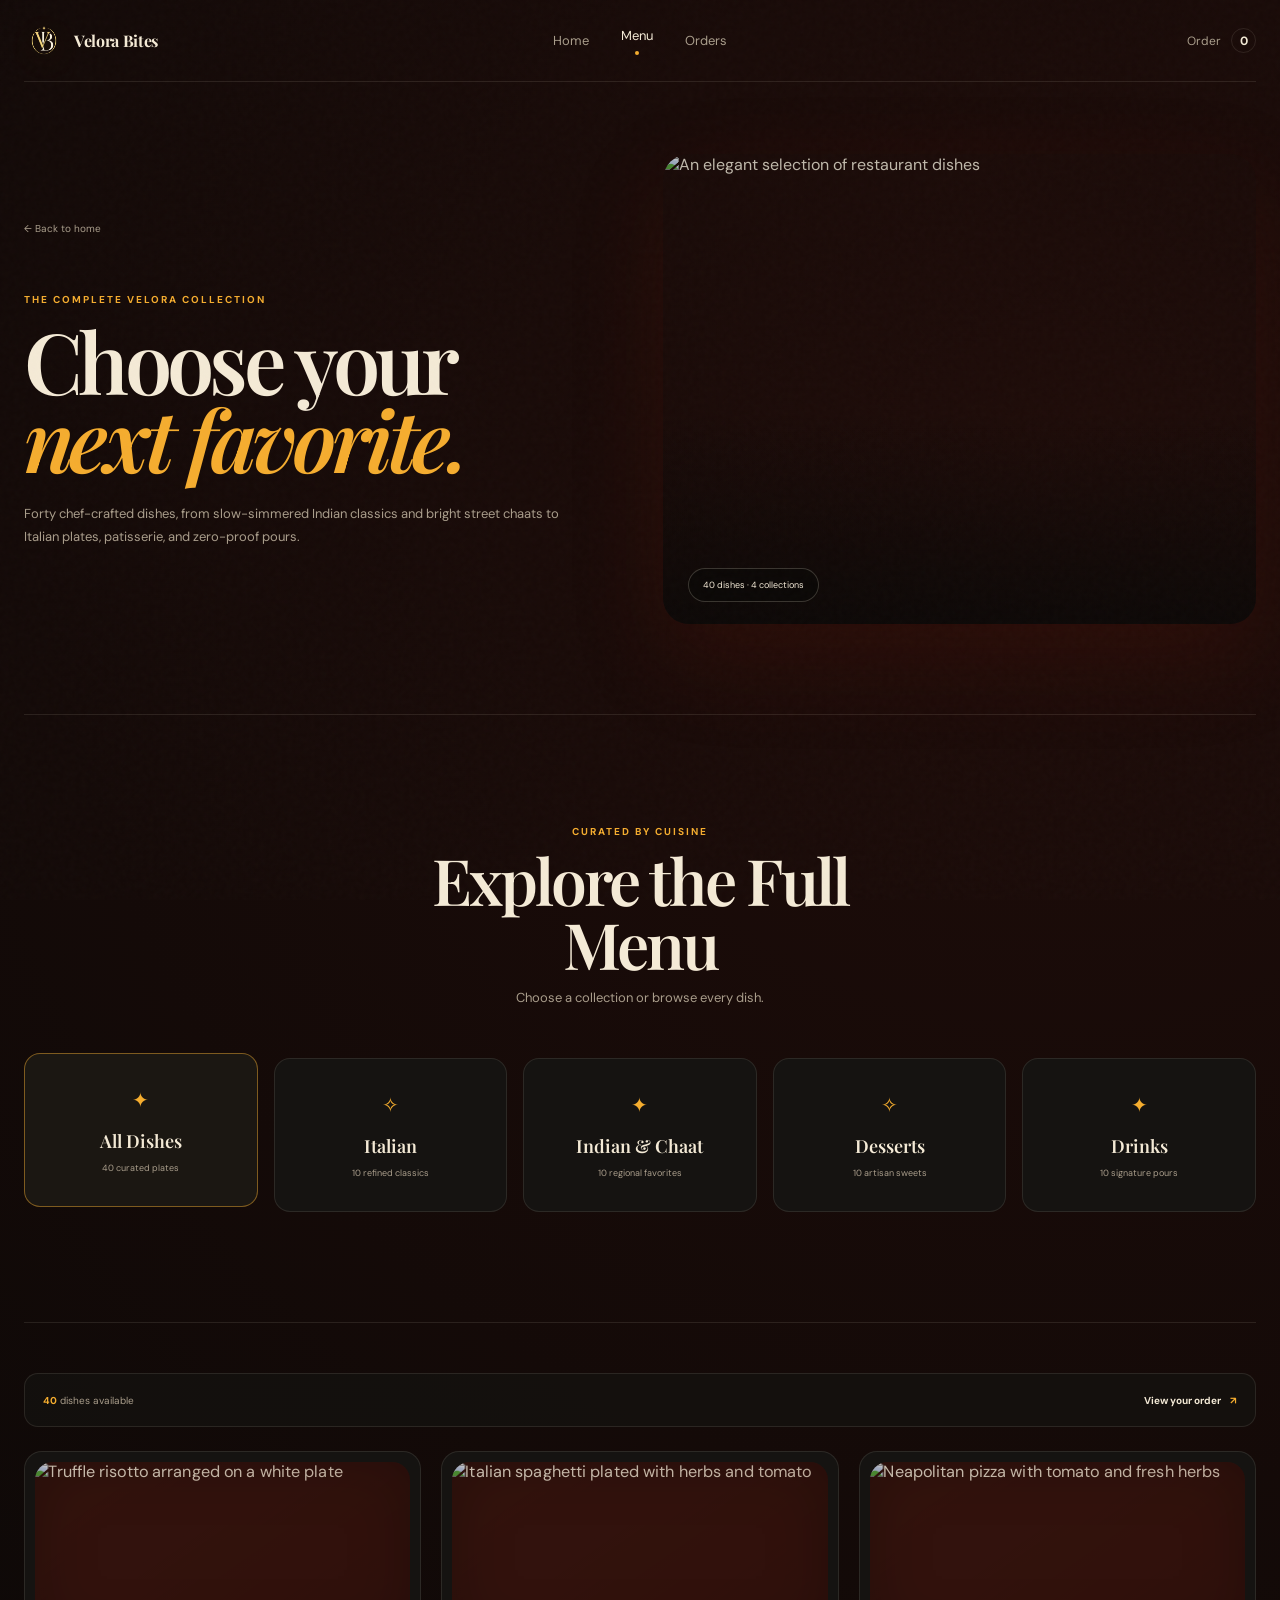
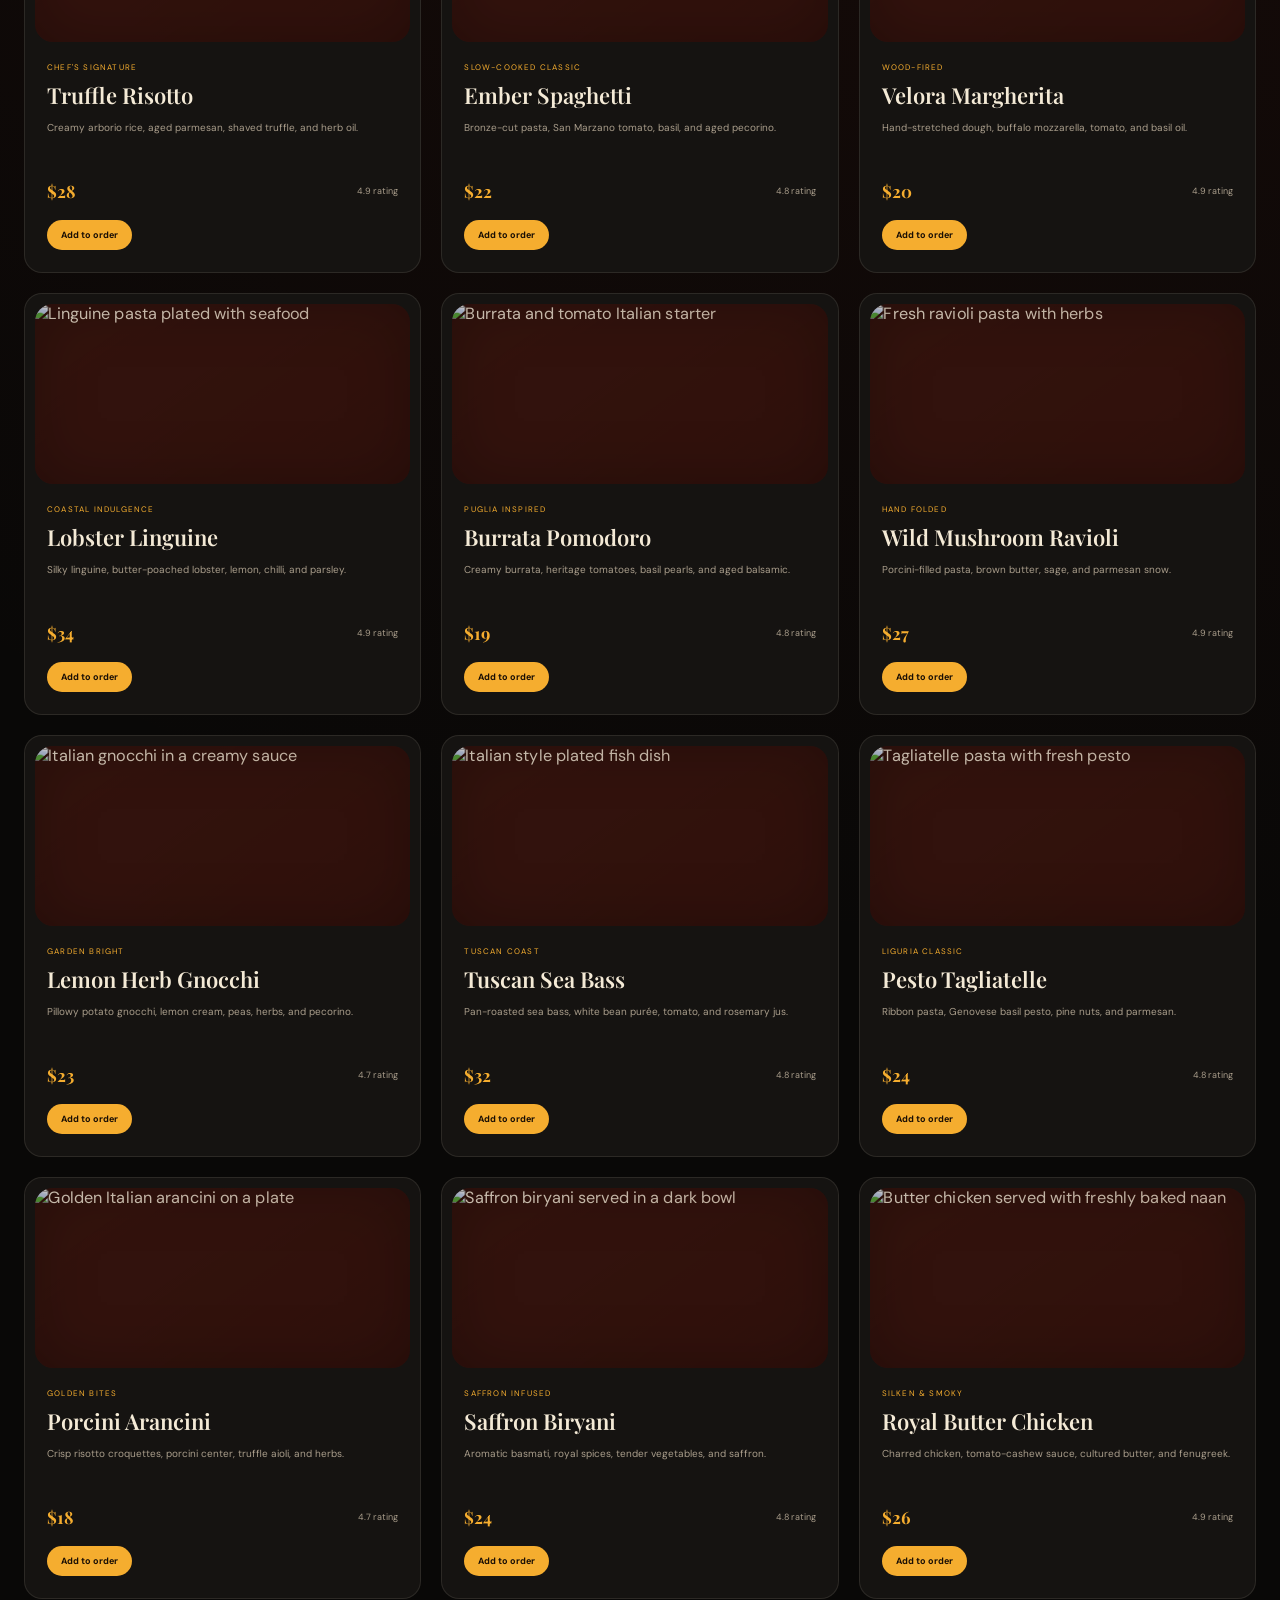
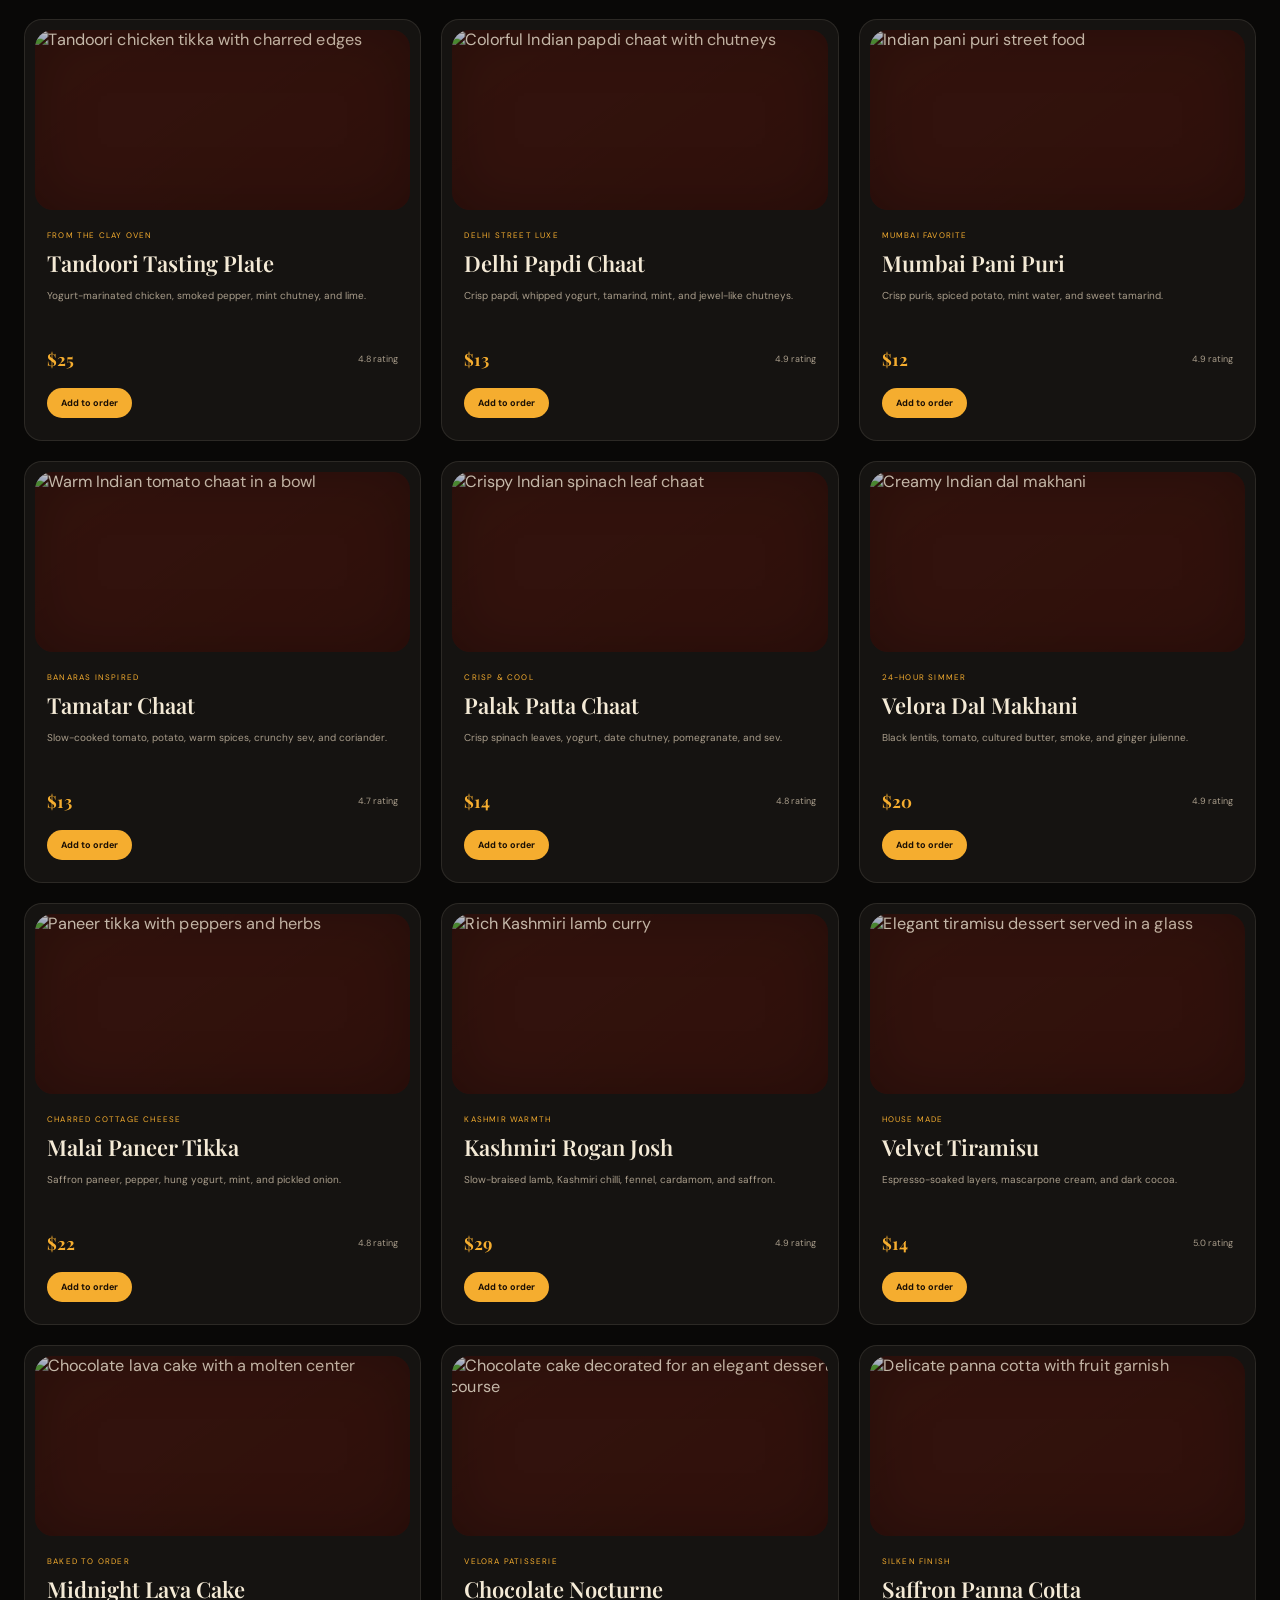
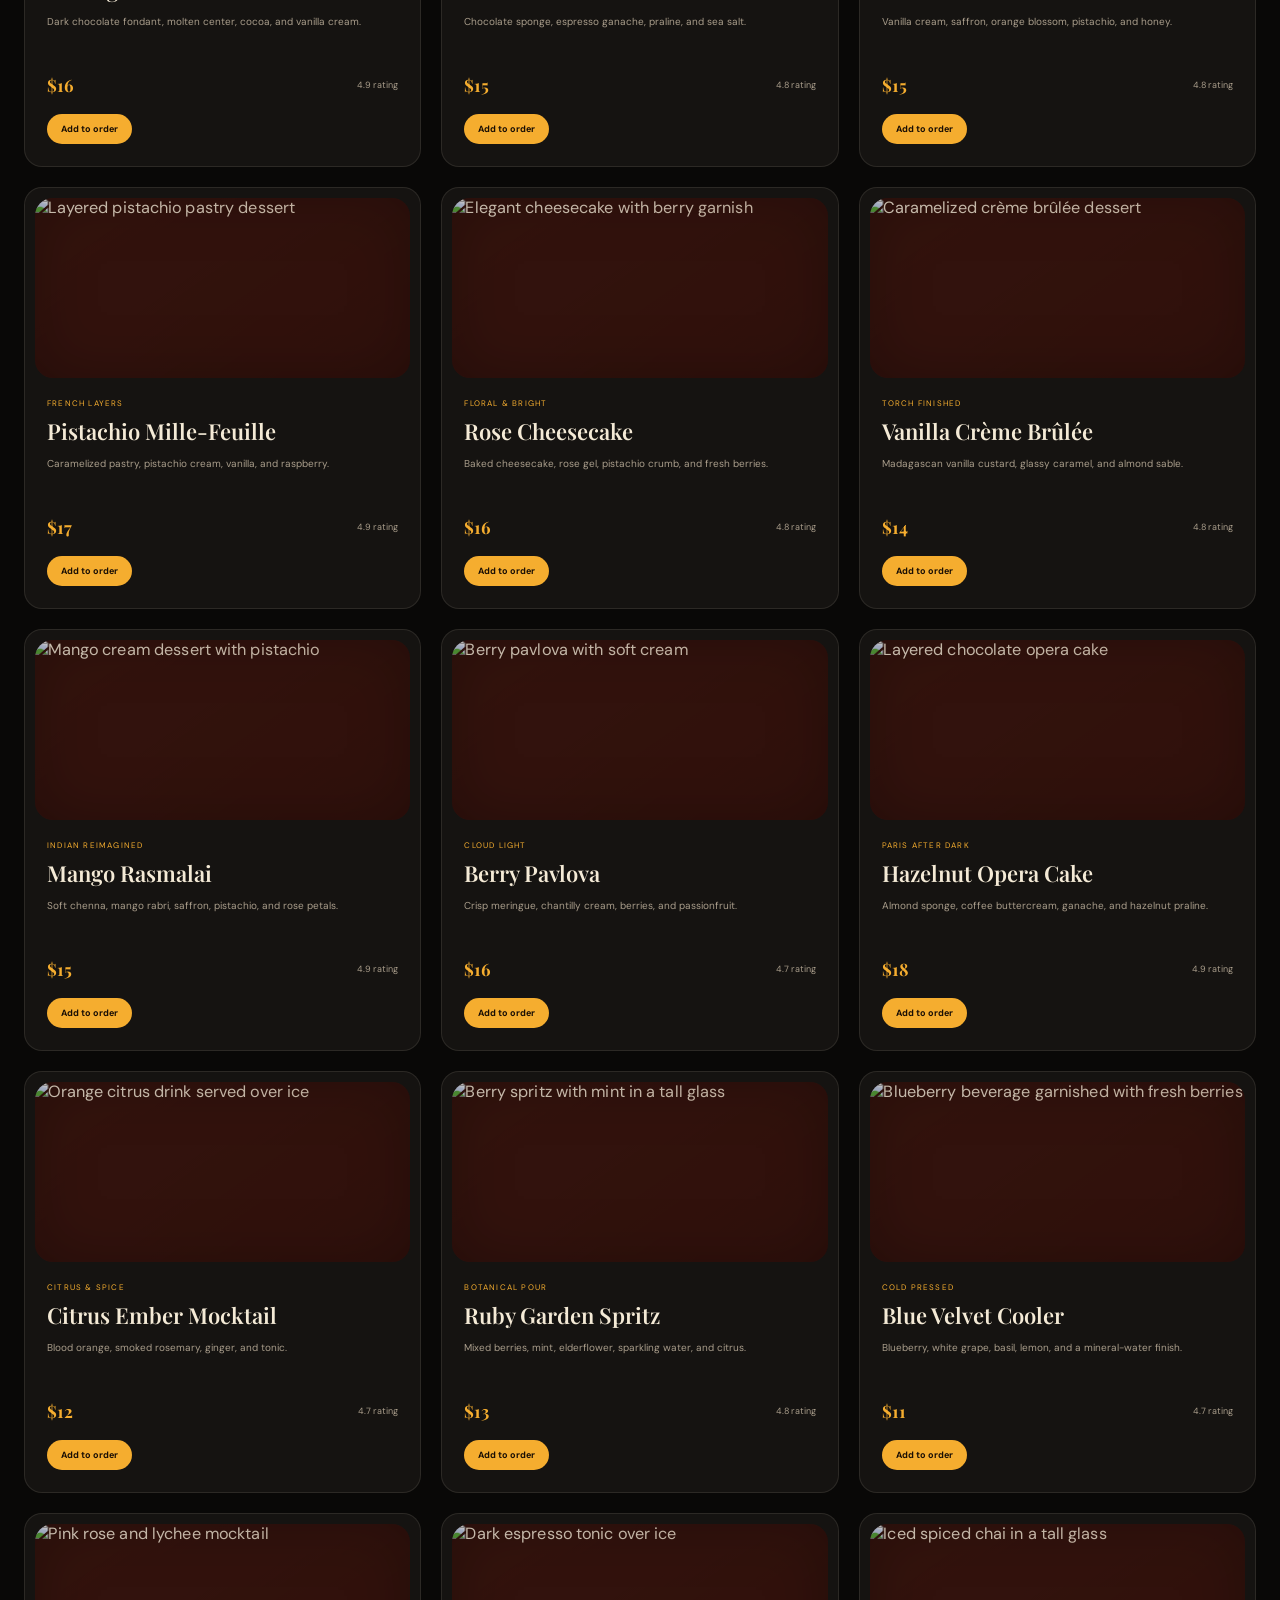
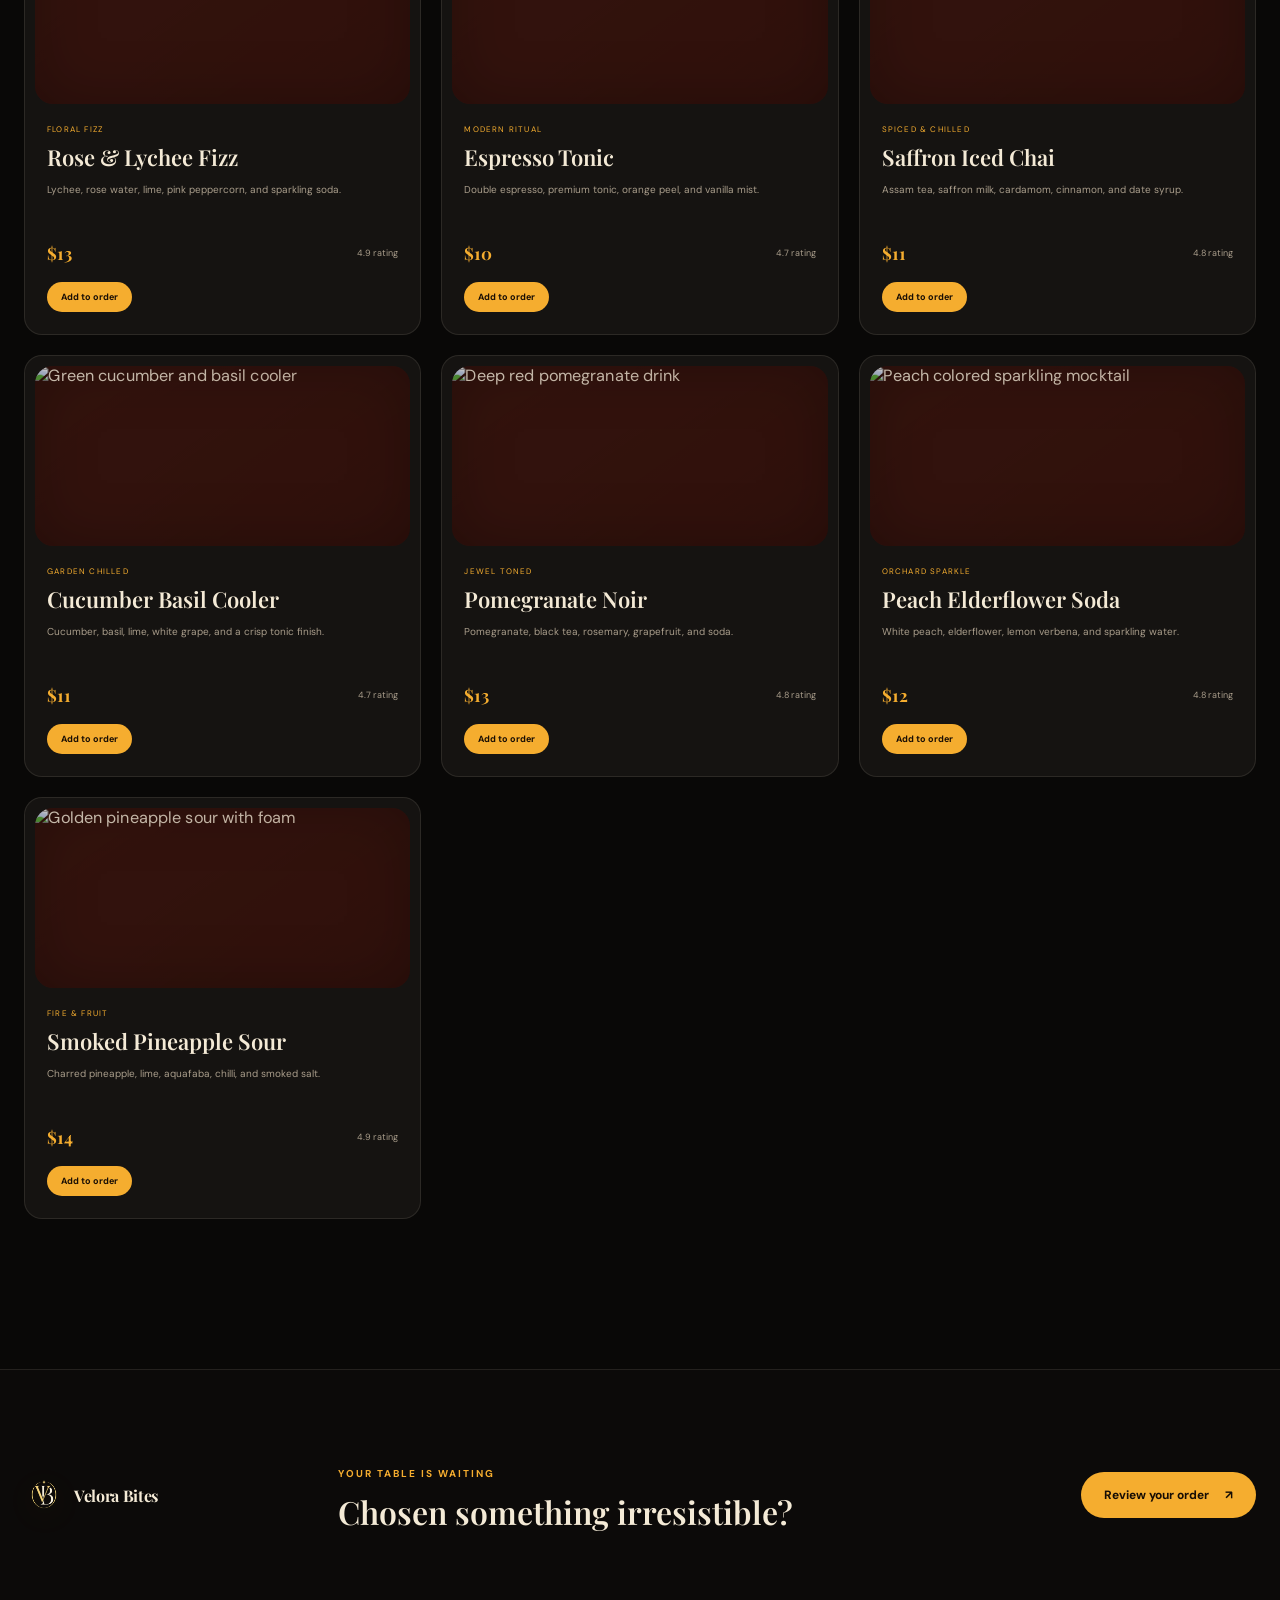
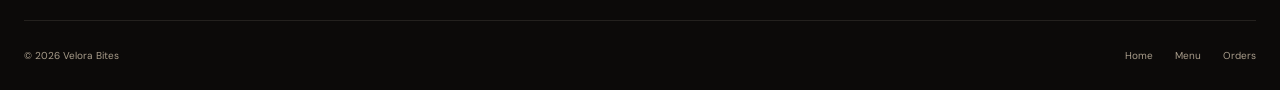
==== menu.html @ 11854e6e "Split full menu into a dedicated page" ====
<!doctype html>
<html lang="en">
<head>
  <meta charset="UTF-8">
  <meta name="viewport" content="width=device-width, initial-scale=1.0">
  <meta name="description" content="Explore the complete 40-dish Velora Bites menu, including Italian signatures, Indian chaats, desserts, and crafted drinks.">
  <meta name="theme-color" content="#090807">
  <title>Full Menu — Velora Bites</title>
  <link rel="preconnect" href="https://fonts.googleapis.com"><link rel="preconnect" href="https://fonts.gstatic.com" crossorigin>
  <link href="https://fonts.googleapis.com/css2?family=DM+Sans:wght@400;500;600;700&family=Playfair+Display:ital,wght@0,600;0,700;1,600&display=swap" rel="stylesheet">
  <link rel="stylesheet" href="styles.css">
  <script src="menu-data.js" defer></script><script src="script.js" defer></script>
</head>
<body class="menu-page">
  <div class="grain" aria-hidden="true"></div>
  <header class="site-header" id="top">
    <a class="brand" href="index.html" aria-label="Velora Bites home"><img class="brand-logo" src="assets/velora-logo.png" alt="" width="42" height="42"><span>Velora Bites</span></a>
    <button class="menu-toggle" type="button" aria-label="Open navigation" aria-expanded="false" aria-controls="main-nav"><span></span><span></span></button>
    <nav class="main-nav" id="main-nav" aria-label="Primary navigation"><a href="index.html">Home</a><a class="active" href="menu.html">Menu</a><a href="orders.html">Orders</a></nav>
    <a class="mini-cart" href="orders.html" aria-label="View order, currently zero items"><span>Order</span><strong id="cart-count">0</strong></a>
  </header>

  <main>
    <section class="menu-hero section-shell" data-reveal>
      <div><a class="back-link" href="index.html">← Back to home</a><p class="kicker">The complete Velora collection</p><h1>Choose your<br><em>next favorite.</em></h1><p>Forty chef-crafted dishes, from slow-simmered Indian classics and bright street chaats to Italian plates, patisserie, and zero-proof pours.</p></div>
      <div class="menu-hero-photo"><img src="https://images.unsplash.com/photo-1473093295043-cdd812d0e601?auto=format&amp;fit=crop&amp;w=1100&amp;q=85" alt="An elegant selection of restaurant dishes" width="1100" height="900"><span>40 dishes · 4 collections</span></div>
    </section>

    <section class="categories section-shell" id="menu">
      <header class="section-heading" data-reveal><p class="kicker">Curated by cuisine</p><h2>Explore the Full Menu</h2><p>Choose a collection or browse every dish.</p></header>
      <div class="category-grid category-grid-wide" role="list" data-reveal>
        <button class="category-card active" type="button" data-filter="all"><span class="category-icon">✦</span><strong>All Dishes</strong><small>40 curated plates</small></button>
        <button class="category-card" type="button" data-filter="italian"><span class="category-icon">✧</span><strong>Italian</strong><small>10 refined classics</small></button>
        <button class="category-card" type="button" data-filter="indian"><span class="category-icon">✦</span><strong>Indian & Chaat</strong><small>10 regional favorites</small></button>
        <button class="category-card" type="button" data-filter="dessert"><span class="category-icon">✧</span><strong>Desserts</strong><small>10 artisan sweets</small></button>
        <button class="category-card" type="button" data-filter="drinks"><span class="category-icon">✦</span><strong>Drinks</strong><small>10 signature pours</small></button>
      </div>
    </section>

    <section class="signature section-shell">
      <div class="menu-results-bar" data-reveal><p><span id="visible-count">40</span> dishes available</p><a href="orders.html">View your order <span>↗</span></a></div>
      <div class="dish-grid" id="dish-grid" data-menu-view="full" aria-live="polite"></div>
    </section>
  </main>

  <footer class="site-footer compact-menu-footer"><div class="footer-top section-shell"><a class="brand" href="index.html"><img class="brand-logo" src="assets/velora-logo.png" alt="" width="42" height="42"><span>Velora Bites</span></a><div class="footer-copy"><p class="kicker">Your table is waiting</p><h2>Chosen something irresistible?</h2></div><a class="button button-primary" href="orders.html">Review your order <span>↗</span></a></div><div class="footer-bottom section-shell"><p>© <span id="year"></span> Velora Bites</p><nav><a href="index.html">Home</a><a href="menu.html">Menu</a><a href="orders.html">Orders</a></nav></div></footer>
  <div class="toast" id="toast" role="status" aria-live="polite"></div>
</body>
</html>
---- styles.css ----
:root {
  --ink: #090807;
  --panel: #151311;
  --panel-2: #1a1714;
  --cream: #f4ead6;
  --muted: #a99d8b;
  --gold: #f5ad2f;
  --orange: #ff7427;
  --red: #8f2114;
  --line: rgba(244, 234, 214, .1);
  --serif: "Playfair Display", Georgia, serif;
  --sans: "DM Sans", Arial, sans-serif;
  --max: 1240px;
}

* { box-sizing: border-box; }
html { scroll-behavior: smooth; }
body { margin: 0; color: var(--cream); background: var(--ink); font-family: var(--sans); overflow-x: hidden; }
body.menu-open { overflow: hidden; }
a { color: inherit; text-decoration: none; }
button, input, select { font: inherit; }
button { color: inherit; }
.grain { position: fixed; inset: 0; pointer-events: none; z-index: 100; opacity: .07; background-image: url("data:image/svg+xml,%3Csvg viewBox='0 0 180 180' xmlns='http://www.w3.org/2000/svg'%3E%3Cfilter id='n'%3E%3CfeTurbulence type='fractalNoise' baseFrequency='.9' numOctaves='3' stitchTiles='stitch'/%3E%3C/filter%3E%3Crect width='100%25' height='100%25' filter='url(%23n)' opacity='.3'/%3E%3C/svg%3E"); }
.section-shell { width: min(calc(100% - 48px), var(--max)); margin-inline: auto; }
.site-header { width: min(calc(100% - 48px), var(--max)); height: 82px; margin-inline: auto; display: grid; grid-template-columns: 1fr auto 1fr; align-items: center; border-bottom: 1px solid var(--line); position: relative; z-index: 50; }
.brand { display: inline-flex; align-items: center; gap: 10px; width: fit-content; font-family: var(--serif); font-weight: 700; letter-spacing: -.02em; }
.brand-logo { width: 40px; height: 40px; display: block; object-fit: contain; filter: drop-shadow(0 7px 16px rgba(245,173,47,.14)); }
.main-nav { display: flex; gap: 32px; align-items: center; }
.main-nav a { color: var(--muted); font-size: 13px; transition: color .25s ease; }
.main-nav a:hover, .main-nav a.active { color: var(--cream); }
.main-nav a.active::after { content: ""; display: block; width: 4px; height: 4px; margin: 7px auto 0; background: var(--gold); border-radius: 50%; }
.mini-cart { justify-self: end; display: inline-flex; gap: 10px; align-items: center; color: var(--muted); font-size: 12px; }
.mini-cart strong { display: grid; place-items: center; width: 25px; height: 25px; border: 1px solid var(--line); border-radius: 50%; color: var(--cream); }
.menu-toggle { display: none; border: 0; background: none; }

.hero { min-height: 720px; display: grid; grid-template-columns: .92fr 1.08fr; align-items: center; gap: clamp(50px, 8vw, 120px); padding-block: 80px 110px; }
.eyebrow, .kicker { color: var(--gold); text-transform: uppercase; letter-spacing: .2em; font-size: 10px; font-weight: 700; }
.hero h1 { margin: 22px 0 24px; max-width: 620px; font: 600 clamp(60px, 7vw, 108px)/.9 var(--serif); letter-spacing: -.06em; }
.hero h1 em { color: var(--gold); font-weight: 600; }
.hero-intro { max-width: 550px; color: var(--muted); line-height: 1.8; font-size: 15px; }
.button-row { display: flex; gap: 12px; margin-top: 34px; flex-wrap: wrap; }
.button { min-height: 46px; display: inline-flex; align-items: center; justify-content: center; gap: 16px; padding: 0 22px; border-radius: 999px; border: 1px solid transparent; font-size: 12px; font-weight: 700; transition: transform .25s ease, background .25s ease, color .25s ease; }
.button:hover { transform: translateY(-3px); }
.button-primary { color: #160d05; background: var(--gold); }
.button-ghost { border-color: rgba(244,234,214,.34); }
.button-light { color: #311003; background: #ffd272; }
.hero-proof { display: flex; align-items: center; gap: 14px; margin-top: 48px; }
.avatar-stack { display: flex; }
.avatar-stack i { width: 30px; height: 30px; display: grid; place-items: center; margin-left: -7px; border: 2px solid var(--ink); border-radius: 50%; background: #39241b; color: var(--gold); font: 600 8px var(--sans); }
.avatar-stack i:first-child { margin-left: 0; }
.hero-proof strong, .hero-proof span { display: block; }
.hero-proof strong { font-size: 12px; }
.hero-proof span { margin-top: 3px; color: var(--muted); font-size: 9px; }
.hero-visual { position: relative; text-align: center; }
.hero-visual p { margin: 15px 0 0; color: var(--muted); font: italic 12px var(--serif); }
.visual-tag { position: absolute; right: -10px; top: 22%; padding: 10px 15px; border: 1px solid var(--line); border-radius: 999px; background: rgba(9,8,7,.7); color: var(--muted); font-size: 9px; backdrop-filter: blur(10px); }
.dish-art { height: 180px; position: relative; overflow: hidden; border-radius: 18px; background: #36140e; box-shadow: inset 0 0 60px rgba(0,0,0,.25); }
.dish-art img { width: 100%; height: 100%; display: block; object-fit: cover; transform: scale(1.015); transition: transform .7s cubic-bezier(.2,.7,.2,1), filter .4s ease; filter: saturate(.9) contrast(1.06) brightness(.84); }
.dish-art::after { content: ""; position: absolute; inset: 0; pointer-events: none; background: linear-gradient(145deg, rgba(68,12,7,.08), rgba(115,30,12,.23)); mix-blend-mode: multiply; }
.dish-card:hover .dish-art img { transform: scale(1.075); filter: saturate(1.05) contrast(1.06) brightness(.93); }
.dish-art-large { height: auto; aspect-ratio: .88; border-radius: 24px; box-shadow: 0 35px 90px rgba(132,35,14,.22), inset 0 0 90px rgba(0,0,0,.3); }
.dish-art-large img { filter: saturate(.82) contrast(1.12) brightness(.72); }
.dish-art-large::after { background: linear-gradient(145deg, rgba(9,8,7,.08), rgba(103,24,10,.38)); mix-blend-mode: color; }
.plate { position: absolute; width: 62%; aspect-ratio: 1; left: 19%; top: 19%; border: 1px solid rgba(255,196,113,.18); border-radius: 50%; background: radial-gradient(circle, rgba(244,123,50,.24) 0 47%, rgba(40,9,8,.75) 48% 54%, rgba(124,35,18,.42) 55% 64%, transparent 65%); }
.food { position: absolute; display: block; border-radius: 50%; filter: blur(.2px); }
.food-one { width: 33%; height: 21%; left: 35%; top: 42%; transform: rotate(-7deg); background: #a94122; box-shadow: inset -12px -8px 20px rgba(70,18,10,.25); }
.food-two { width: 20%; height: 14%; left: 53%; top: 35%; background: #cb6127; opacity: .9; }
.food-three { width: 12%; height: 12%; left: 39%; top: 33%; background: #e09233; opacity: .72; }

.categories, .signature, .why, .reviews { padding-block: 110px; border-top: 1px solid var(--line); }
.section-heading { text-align: center; max-width: 580px; margin: 0 auto 52px; }
.section-heading h2 { margin: 10px 0 9px; font: 600 clamp(38px, 5vw, 64px)/1 var(--serif); letter-spacing: -.045em; }
.section-heading > p:last-child { color: var(--muted); font-size: 13px; }
.category-grid { display: grid; grid-template-columns: repeat(4, 1fr); gap: 16px; }
.category-grid-wide { grid-template-columns: repeat(5, 1fr); }
.category-card { min-height: 154px; padding: 28px; border: 1px solid var(--line); border-radius: 16px; background: var(--panel); text-align: center; cursor: pointer; transition: transform .3s ease, border-color .3s ease, background .3s ease; }
.category-card:hover, .category-card.active { transform: translateY(-5px); border-color: rgba(245,173,47,.45); background: #1b1712; }
.category-icon { display: block; margin-bottom: 16px; color: var(--gold); font-size: 20px; }
.category-card strong { display: block; font: 600 18px var(--serif); }
.category-card small { display: block; margin-top: 9px; color: var(--muted); font-size: 9px; }
.dish-grid { display: grid; grid-template-columns: repeat(3, 1fr); gap: 20px; }
.daily-specials { padding-block: 110px 130px; border-top: 1px solid var(--line); }
.daily-grid { grid-template-columns: repeat(6, 1fr); }
.daily-grid .dish-card { grid-column: span 2; }
.daily-grid .dish-card:nth-child(-n+2) { grid-column: span 3; }
.daily-grid .dish-card:nth-child(-n+2) .dish-art { height: 250px; }
.full-menu-cta { max-width: 920px; margin: 86px auto 0; padding: 64px 50px; position: relative; overflow: hidden; border: 1px solid rgba(245,173,47,.22); border-radius: 26px; background: radial-gradient(circle at 85% 15%, rgba(255,116,39,.2), transparent 32%), linear-gradient(135deg, #171310, #24150f); text-align: center; }
.full-menu-cta::before { content: ""; position: absolute; width: 280px; height: 280px; left: -140px; bottom: -170px; border: 1px solid rgba(245,173,47,.16); border-radius: 50%; }
.full-menu-cta > * { position: relative; z-index: 1; }
.full-menu-cta img { width: 76px; height: 76px; object-fit: contain; margin-bottom: 14px; }
.full-menu-cta h2 { margin: 10px 0 12px; font: 600 clamp(34px, 4vw, 52px)/1 var(--serif); letter-spacing: -.04em; }
.full-menu-cta > p:not(.kicker) { max-width: 590px; margin: 0 auto 28px; color: var(--muted); font-size: 12px; line-height: 1.7; }
.home-footer { margin-top: 0; }
.menu-results-bar { min-height: 54px; margin: -18px 0 24px; padding: 0 18px; display: flex; align-items: center; justify-content: space-between; border: 1px solid var(--line); border-radius: 14px; color: var(--muted); background: rgba(21,19,17,.7); font-size: 10px; }
.menu-results-bar p { margin: 0; }
.menu-results-bar span { color: var(--gold); font-weight: 700; }
.menu-results-bar a { color: var(--cream); font-weight: 700; transition: color .2s ease; }
.menu-results-bar a span { margin-left: 7px; }
.menu-results-bar a:hover { color: var(--gold); }
.dish-card { padding: 10px; border: 1px solid var(--line); border-radius: 18px; background: var(--panel); transition: transform .35s ease, opacity .3s ease; }
.dish-card:hover { transform: translateY(-7px); }
.dish-card.is-hidden { display: none; }
.dish-content { padding: 20px 12px 12px; }
.dish-label { margin: 0 0 8px; color: var(--gold); text-transform: uppercase; letter-spacing: .15em; font-size: 8px; }
.dish-card h3 { margin: 0; font: 600 22px var(--serif); }
.dish-content > p:not(.dish-label) { min-height: 48px; color: var(--muted); font-size: 10px; line-height: 1.6; }
.dish-meta { display: flex; align-items: center; justify-content: space-between; margin-top: 12px; }
.dish-meta strong { color: var(--gold); font: 700 17px var(--serif); }
.dish-meta span { color: var(--muted); font-size: 9px; }
.add-button { margin-top: 18px; padding: 9px 14px; border: 0; border-radius: 999px; color: #190e05; background: var(--gold); font-size: 9px; font-weight: 700; cursor: pointer; transition: transform .2s ease, background .2s ease; }
.add-button:hover { transform: scale(1.05); background: #ffc55b; }
.variant-two, .variant-three, .variant-four { background: #35150e; }

.order-section { padding-block: 110px; border-top: 1px solid var(--line); }
.order-layout { display: grid; grid-template-columns: minmax(0, 1.45fr) minmax(330px, .55fr); gap: 24px; align-items: start; }
.order-list-panel, .order-summary { border: 1px solid var(--line); border-radius: 22px; background: var(--panel); }
.order-list-panel { min-height: 500px; padding: 28px; }
.order-panel-heading { display: flex; align-items: center; justify-content: space-between; padding-bottom: 22px; border-bottom: 1px solid var(--line); }
.order-panel-heading h3 { margin: 0; font: 600 24px var(--serif); }
.order-panel-heading h2 { margin: 6px 0 0; font: 600 30px var(--serif); }
.order-panel-heading button { border: 0; color: var(--muted); background: transparent; font-size: 10px; cursor: pointer; transition: color .2s ease; }
.order-panel-heading button:hover { color: var(--gold); }
.order-empty { min-height: 380px; display: flex; flex-direction: column; align-items: center; justify-content: center; text-align: center; }
.order-empty.is-hidden { display: none; }
.order-empty > span { width: 52px; height: 52px; display: grid; place-items: center; border: 1px solid rgba(245,173,47,.3); border-radius: 50%; color: var(--gold); }
.order-empty h3 { margin: 22px 0 7px; font: 600 28px var(--serif); }
.order-empty p { margin: 0 0 24px; color: var(--muted); font-size: 11px; }
.order-items { display: grid; gap: 12px; padding-top: 14px; }
.order-item { display: grid; grid-template-columns: 84px minmax(0,1fr) auto; gap: 18px; align-items: center; padding: 12px; border: 1px solid var(--line); border-radius: 16px; background: #11100e; }
.order-item img { width: 84px; height: 76px; display: block; border-radius: 11px; object-fit: cover; filter: saturate(.9) brightness(.84); }
.order-item-copy h4 { margin: 0 0 7px; font: 600 17px var(--serif); }
.order-item-copy h3 { margin: 0 0 7px; font: 600 19px var(--serif); }
.order-item-copy p { margin: 0; color: var(--gold); font-size: 11px; }
.quantity-control { display: inline-flex; align-items: center; gap: 12px; margin-top: 13px; padding: 4px; border: 1px solid var(--line); border-radius: 999px; }
.quantity-control button { width: 24px; height: 24px; display: grid; place-items: center; border: 0; border-radius: 50%; background: #211c18; cursor: pointer; }
.quantity-control span { min-width: 12px; text-align: center; font-size: 10px; }
.order-item-total { display: flex; flex-direction: column; align-items: flex-end; gap: 14px; }
.order-item-total strong { color: var(--cream); font: 600 17px var(--serif); }
.remove-item { border: 0; color: var(--muted); background: transparent; font-size: 9px; cursor: pointer; }
.remove-item:hover { color: #ff8267; }
.order-summary { position: sticky; top: 22px; padding: 30px; }
.summary-row { display: flex; justify-content: space-between; gap: 20px; margin-top: 18px; color: var(--muted); font-size: 11px; }
.summary-row strong { color: var(--cream); font-weight: 600; }
.delivery-note { margin: 16px 0 0; padding: 11px 12px; border-radius: 10px; color: var(--gold); background: rgba(245,173,47,.07); font-size: 9px; line-height: 1.5; }
.summary-total { margin-top: 22px; padding-top: 20px; border-top: 1px solid var(--line); color: var(--cream); font-size: 14px; }
.summary-total strong { color: var(--gold); font: 600 26px var(--serif); }
.order-form { display: grid; gap: 13px; margin-top: 26px; }
.order-form label span { display: block; margin: 0 0 7px 2px; color: var(--muted); font-size: 9px; }
.order-form input, .order-form select { width: 100%; height: 44px; padding: 0 13px; border: 1px solid var(--line); border-radius: 10px; outline: none; color: var(--cream); background: #0f0d0c; font-size: 10px; transition: border-color .2s ease; }
.order-form input:focus, .order-form select:focus { border-color: rgba(245,173,47,.65); }
.order-form select { appearance: none; background-image: linear-gradient(45deg, transparent 50%, var(--gold) 50%), linear-gradient(135deg, var(--gold) 50%, transparent 50%); background-position: calc(100% - 16px) 18px, calc(100% - 12px) 18px; background-size: 4px 4px; background-repeat: no-repeat; }
.place-order { width: 100%; margin-top: 7px; cursor: pointer; }
.place-order:disabled { opacity: .35; cursor: not-allowed; transform: none; }

.orders-page { background: radial-gradient(circle at 75% 5%, rgba(143,33,20,.18), transparent 28%), var(--ink); }
.menu-page { background: radial-gradient(circle at 82% 6%, rgba(143,33,20,.16), transparent 27%), var(--ink); }
.menu-hero { min-height: 610px; padding-block: 72px 90px; display: grid; grid-template-columns: .95fr 1.05fr; align-items: center; gap: clamp(55px, 8vw, 110px); }
.menu-hero .back-link { display: inline-block; margin-bottom: 48px; color: var(--muted); font-size: 10px; transition: color .2s ease; }
.menu-hero .back-link:hover { color: var(--gold); }
.menu-hero h1 { margin: 16px 0 24px; font: 600 clamp(58px, 6.6vw, 94px)/.92 var(--serif); letter-spacing: -.055em; }
.menu-hero h1 em { color: var(--gold); font-weight: 600; }
.menu-hero > div:first-child > p:last-child { max-width: 560px; color: var(--muted); font-size: 13px; line-height: 1.8; }
.menu-hero-photo { min-height: 470px; position: relative; overflow: hidden; border-radius: 26px; box-shadow: 0 34px 90px rgba(100,23,11,.22); }
.menu-hero-photo::after { content: ""; position: absolute; inset: 0; background: linear-gradient(180deg, transparent 55%, rgba(9,8,7,.78)); }
.menu-hero-photo img { width: 100%; height: 100%; position: absolute; inset: 0; display: block; object-fit: cover; filter: saturate(.86) contrast(1.08) brightness(.76); }
.menu-hero-photo span { position: absolute; left: 25px; bottom: 22px; z-index: 2; padding: 10px 14px; border: 1px solid rgba(244,234,214,.2); border-radius: 999px; color: var(--cream); background: rgba(9,8,7,.5); font-size: 9px; backdrop-filter: blur(10px); }
.menu-page .categories { padding-top: 100px; }
.menu-page .signature { padding-top: 68px; }
.compact-menu-footer { margin-top: 100px; }
.compact-menu-footer .footer-top > .button { justify-self: end; }
.order-hero { min-height: 520px; padding-block: 82px 76px; display: grid; grid-template-columns: 1.25fr .75fr; align-items: center; gap: 90px; }
.order-hero .back-link { display: inline-block; margin-bottom: 44px; color: var(--muted); font-size: 10px; transition: color .2s ease; }
.order-hero .back-link:hover { color: var(--gold); }
.order-hero h1 { margin: 16px 0 22px; font: 600 clamp(54px, 6.5vw, 92px)/.93 var(--serif); letter-spacing: -.055em; }
.order-hero h1 em { color: var(--gold); font-weight: 600; }
.order-hero > div:first-child > p:last-child { max-width: 620px; color: var(--muted); font-size: 14px; line-height: 1.8; }
.order-hero-card { min-height: 330px; padding: 44px; display: flex; flex-direction: column; align-items: center; justify-content: center; border: 1px solid rgba(245,173,47,.22); border-radius: 999px 999px 28px 28px; background: linear-gradient(155deg, rgba(54,20,14,.8), rgba(21,19,17,.95)); text-align: center; box-shadow: 0 35px 80px rgba(0,0,0,.22); }
.order-hero-card img { width: 145px; height: 145px; object-fit: contain; margin-bottom: 22px; }
.order-hero-card span { color: var(--gold); letter-spacing: .23em; font-size: 8px; }
.order-hero-card strong { margin-top: 10px; font: 600 18px/1.35 var(--serif); }
.orders-page .order-section { padding-top: 80px; }
.orders-page .order-list-panel { min-height: 620px; }
.orders-page .order-summary h2 { margin: 8px 0 26px; font: 600 30px var(--serif); }
.empty-logo { width: 74px; height: 74px; object-fit: contain; opacity: .9; }
.add-more-link { display: none; width: fit-content; margin: 24px auto 0; color: var(--gold); font-size: 10px; font-weight: 700; }
.add-more-link.is-visible { display: block; }
.form-pair { display: grid; grid-template-columns: 1fr 1fr; gap: 10px; }
.secure-note { margin: 3px 0 0; color: var(--muted); text-align: center; font-size: 8px; }
.service-promises { margin-bottom: 100px; display: grid; grid-template-columns: repeat(3, 1fr); border: 1px solid var(--line); border-radius: 22px; overflow: hidden; background: var(--panel); }
.service-promises article { min-height: 190px; padding: 34px; border-right: 1px solid var(--line); }
.service-promises article:last-child { border-right: 0; }
.service-promises span { color: var(--gold); font-size: 9px; letter-spacing: .15em; }
.service-promises h3 { margin: 34px 0 8px; font: 600 20px var(--serif); }
.service-promises p { margin: 0; color: var(--muted); font-size: 10px; line-height: 1.7; }
.compact-footer { margin-top: 0; }

.weekend-offer { min-height: 290px; margin-block: 40px 80px; padding: 58px 68px; display: flex; position: relative; align-items: center; justify-content: space-between; overflow: hidden; border-radius: 26px; background: linear-gradient(105deg, #7b1d12, #bd3e17 60%, #ff7627); }
.weekend-offer > *:not(.offer-orb) { position: relative; z-index: 2; }
.weekend-offer h2 { margin: 8px 0 12px; font: 600 44px/1 var(--serif); letter-spacing: -.04em; }
.weekend-offer p:not(.kicker) { max-width: 460px; color: rgba(255,244,222,.73); font-size: 12px; }
.kicker.light { color: #ffd990; }
.offer-orb { position: absolute; width: 340px; height: 340px; right: 17%; top: -120px; border: 1px solid rgba(255,209,123,.25); border-radius: 50%; background: radial-gradient(circle, rgba(255,159,62,.35) 0 27%, rgba(115,22,10,.18) 28% 50%, transparent 51%); }
.benefit-grid { display: grid; grid-template-columns: repeat(4, 1fr); gap: 16px; }
.benefit-card { min-height: 190px; padding: 30px; border: 1px solid var(--line); border-radius: 16px; background: var(--panel); }
.benefit-card span { color: var(--gold); font-size: 20px; }
.benefit-card h3 { margin: 26px 0 9px; font: 600 18px var(--serif); }
.benefit-card p { color: var(--muted); font-size: 10px; line-height: 1.7; }
.review-grid { display: grid; grid-template-columns: repeat(3, 1fr); gap: 18px; }
blockquote { margin: 0; min-height: 220px; padding: 32px; display: flex; flex-direction: column; justify-content: space-between; border: 1px solid var(--line); border-radius: 16px; background: var(--panel); }
blockquote span { color: var(--gold); text-transform: uppercase; letter-spacing: .12em; font-size: 9px; }
blockquote p { font: 600 21px/1.35 var(--serif); }
blockquote footer { color: var(--muted); font-size: 10px; }

.site-footer { margin-top: 40px; border-top: 1px solid var(--line); background: #0c0a09; }
.footer-top { min-height: 250px; display: grid; grid-template-columns: .7fr 1.3fr 1fr; align-items: center; gap: 50px; }
.footer-copy h2 { margin: 5px 0 0; font: 600 32px var(--serif); }
.newsletter { display: flex; padding: 5px; border: 1px solid var(--line); border-radius: 999px; background: var(--panel); }
.newsletter input { width: 100%; min-width: 0; padding: 0 15px; border: 0; outline: 0; color: var(--cream); background: transparent; font-size: 11px; }
.newsletter button { border: 0; border-radius: 999px; padding: 11px 19px; color: #1a1006; background: var(--gold); font-weight: 700; cursor: pointer; }
.footer-bottom { min-height: 70px; display: flex; align-items: center; justify-content: space-between; border-top: 1px solid var(--line); color: var(--muted); font-size: 10px; }
.footer-bottom nav { display: flex; gap: 22px; }
.toast { position: fixed; left: 50%; bottom: 28px; z-index: 120; padding: 13px 20px; border: 1px solid rgba(245,173,47,.35); border-radius: 999px; color: var(--cream); background: rgba(21,19,17,.95); font-size: 11px; opacity: 0; transform: translate(-50%, 20px); pointer-events: none; transition: opacity .25s ease, transform .25s ease; backdrop-filter: blur(12px); }
.toast.show { opacity: 1; transform: translate(-50%, 0); }
.sr-only { position: absolute; width: 1px; height: 1px; padding: 0; margin: -1px; overflow: hidden; clip: rect(0,0,0,0); white-space: nowrap; border: 0; }
[data-reveal] { opacity: 0; transform: translateY(25px); transition: opacity .8s cubic-bezier(.2,.7,.2,1), transform .8s cubic-bezier(.2,.7,.2,1); }
[data-reveal].revealed { opacity: 1; transform: none; }

@media (max-width: 960px) {
  .hero { grid-template-columns: 1fr; text-align: center; padding-top: 60px; }
  .hero-copy { display: flex; flex-direction: column; align-items: center; }
  .hero-visual { width: min(620px, 100%); margin-inline: auto; }
  .dish-art-large { aspect-ratio: 1.2; }
  .category-grid, .category-grid-wide, .dish-grid, .benefit-grid { grid-template-columns: repeat(2, 1fr); }
  .review-grid { grid-template-columns: 1fr; }
  .order-layout { grid-template-columns: 1fr; }
  .order-summary { position: static; }
  .order-hero { grid-template-columns: 1fr; gap: 45px; }
  .order-hero-card { width: min(420px, 100%); margin-inline: auto; }
  .menu-hero { grid-template-columns: 1fr; text-align: center; }
  .menu-hero > div:first-child > p:last-child { margin-inline: auto; }
  .menu-hero-photo { width: min(680px, 100%); margin-inline: auto; }
  .daily-grid { grid-template-columns: repeat(2, 1fr); }
  .daily-grid .dish-card, .daily-grid .dish-card:nth-child(-n+2) { grid-column: auto; }
  .footer-top { grid-template-columns: 1fr 1fr; padding-block: 50px; }
  .footer-top .brand { grid-column: 1 / -1; }
}

@media (max-width: 700px) {
  .section-shell, .site-header { width: min(calc(100% - 32px), var(--max)); }
  .site-header { grid-template-columns: 1fr auto; height: 72px; }
  .menu-toggle { width: 40px; height: 40px; display: grid; place-content: center; gap: 6px; z-index: 60; }
  .menu-toggle span { display: block; width: 18px; height: 1px; background: var(--cream); transition: transform .25s ease; }
  .menu-toggle[aria-expanded="true"] span:first-child { transform: translateY(3.5px) rotate(45deg); }
  .menu-toggle[aria-expanded="true"] span:last-child { transform: translateY(-3.5px) rotate(-45deg); }
  .main-nav { position: fixed; inset: 0; display: flex; flex-direction: column; justify-content: center; gap: 28px; background: rgba(9,8,7,.98); opacity: 0; visibility: hidden; transition: opacity .3s ease, visibility .3s ease; }
  .main-nav.open { opacity: 1; visibility: visible; }
  .main-nav a { font: 600 34px var(--serif); }
  .main-nav a.active::after { display: none; }
  .mini-cart { display: none; }
  .hero { min-height: auto; padding: 78px 0 90px; gap: 56px; }
  .hero h1 { font-size: clamp(52px, 15vw, 76px); }
  .hero-intro { font-size: 13px; }
  .hero-proof { margin-top: 34px; }
  .dish-art-large { aspect-ratio: .9; }
  .visual-tag { right: 8px; }
  .categories, .signature, .order-section, .why, .reviews { padding-block: 84px; }
  .section-heading { margin-bottom: 35px; }
  .category-grid, .category-grid-wide, .dish-grid, .benefit-grid { grid-template-columns: 1fr; }
  .category-card { min-height: 130px; }
  .dish-card { max-width: 430px; width: 100%; margin-inline: auto; }
  .order-list-panel, .order-summary { padding: 20px; }
  .order-list-panel { min-height: 420px; }
  .order-item { grid-template-columns: 68px 1fr; gap: 13px; }
  .order-item img { width: 68px; height: 68px; }
  .order-item-total { grid-column: 2; flex-direction: row; justify-content: space-between; align-items: center; }
  .menu-results-bar { margin-top: -6px; }
  .daily-specials { padding-block: 84px 96px; }
  .daily-grid { grid-template-columns: 1fr; }
  .daily-grid .dish-card:nth-child(-n+2) .dish-art { height: 180px; }
  .full-menu-cta { margin-top: 60px; padding: 50px 22px; }
  .menu-hero { min-height: auto; padding-block: 64px 72px; }
  .menu-hero .back-link { margin-bottom: 34px; }
  .menu-hero h1 { font-size: clamp(48px, 14vw, 68px); }
  .menu-hero-photo { min-height: 390px; }
  .order-hero { min-height: auto; padding-block: 65px 60px; text-align: center; }
  .order-hero .back-link { margin-bottom: 34px; }
  .order-hero h1 { font-size: clamp(48px, 14vw, 66px); }
  .order-hero-card { min-height: 300px; padding: 34px; }
  .form-pair { grid-template-columns: 1fr; }
  .service-promises { grid-template-columns: 1fr; }
  .service-promises article { min-height: 160px; border-right: 0; border-bottom: 1px solid var(--line); }
  .service-promises article:last-child { border-bottom: 0; }
  .compact-menu-footer .footer-top > .button { justify-self: start; }
  .weekend-offer { min-height: 360px; margin-block: 20px 70px; padding: 46px 26px; flex-direction: column; align-items: flex-start; justify-content: center; gap: 24px; }
  .weekend-offer h2 { font-size: 38px; }
  .offer-orb { right: -150px; top: -70px; }
  .footer-top { grid-template-columns: 1fr; gap: 28px; }
  .footer-top .brand { grid-column: auto; }
  .footer-bottom { padding-block: 24px; flex-direction: column; gap: 18px; }
}

@media (prefers-reduced-motion: reduce) {
  html { scroll-behavior: auto; }
  *, *::before, *::after { animation-duration: .01ms !important; animation-iteration-count: 1 !important; transition-duration: .01ms !important; }
  [data-reveal] { opacity: 1; transform: none; }
}
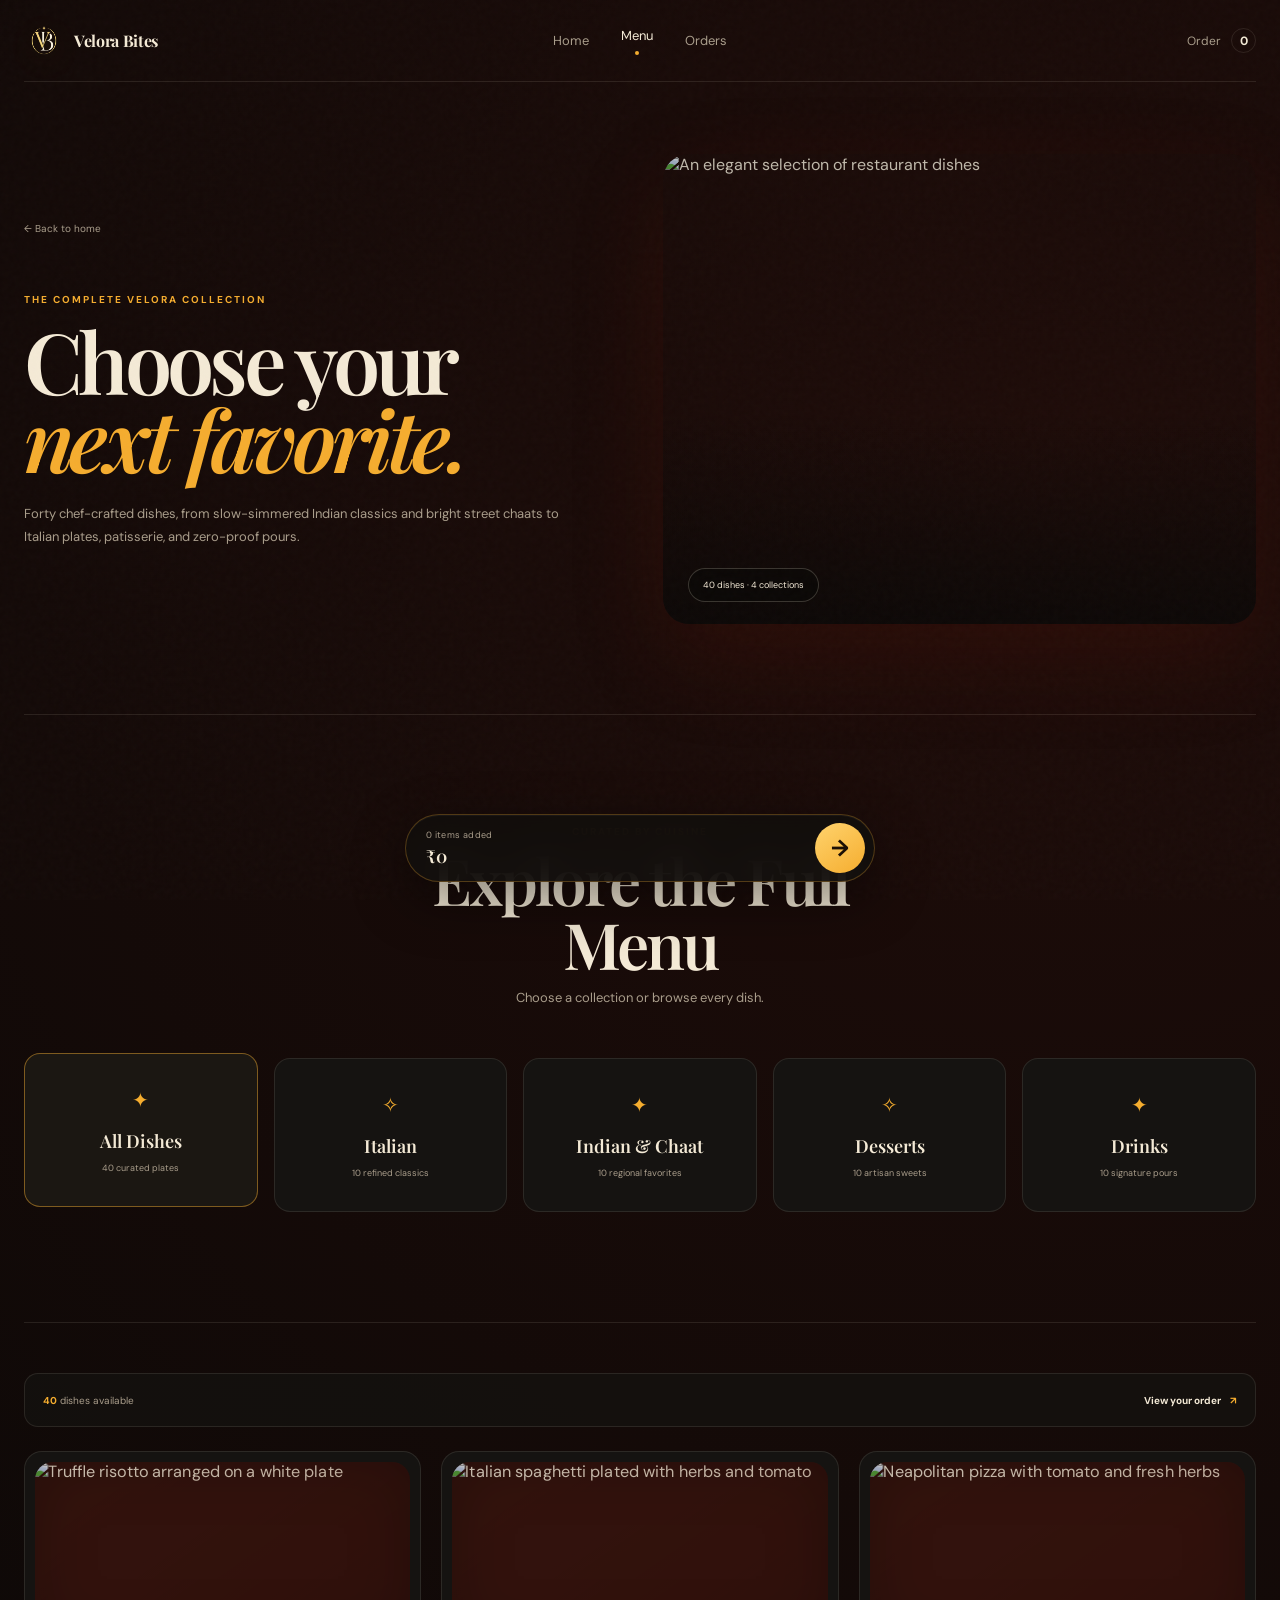
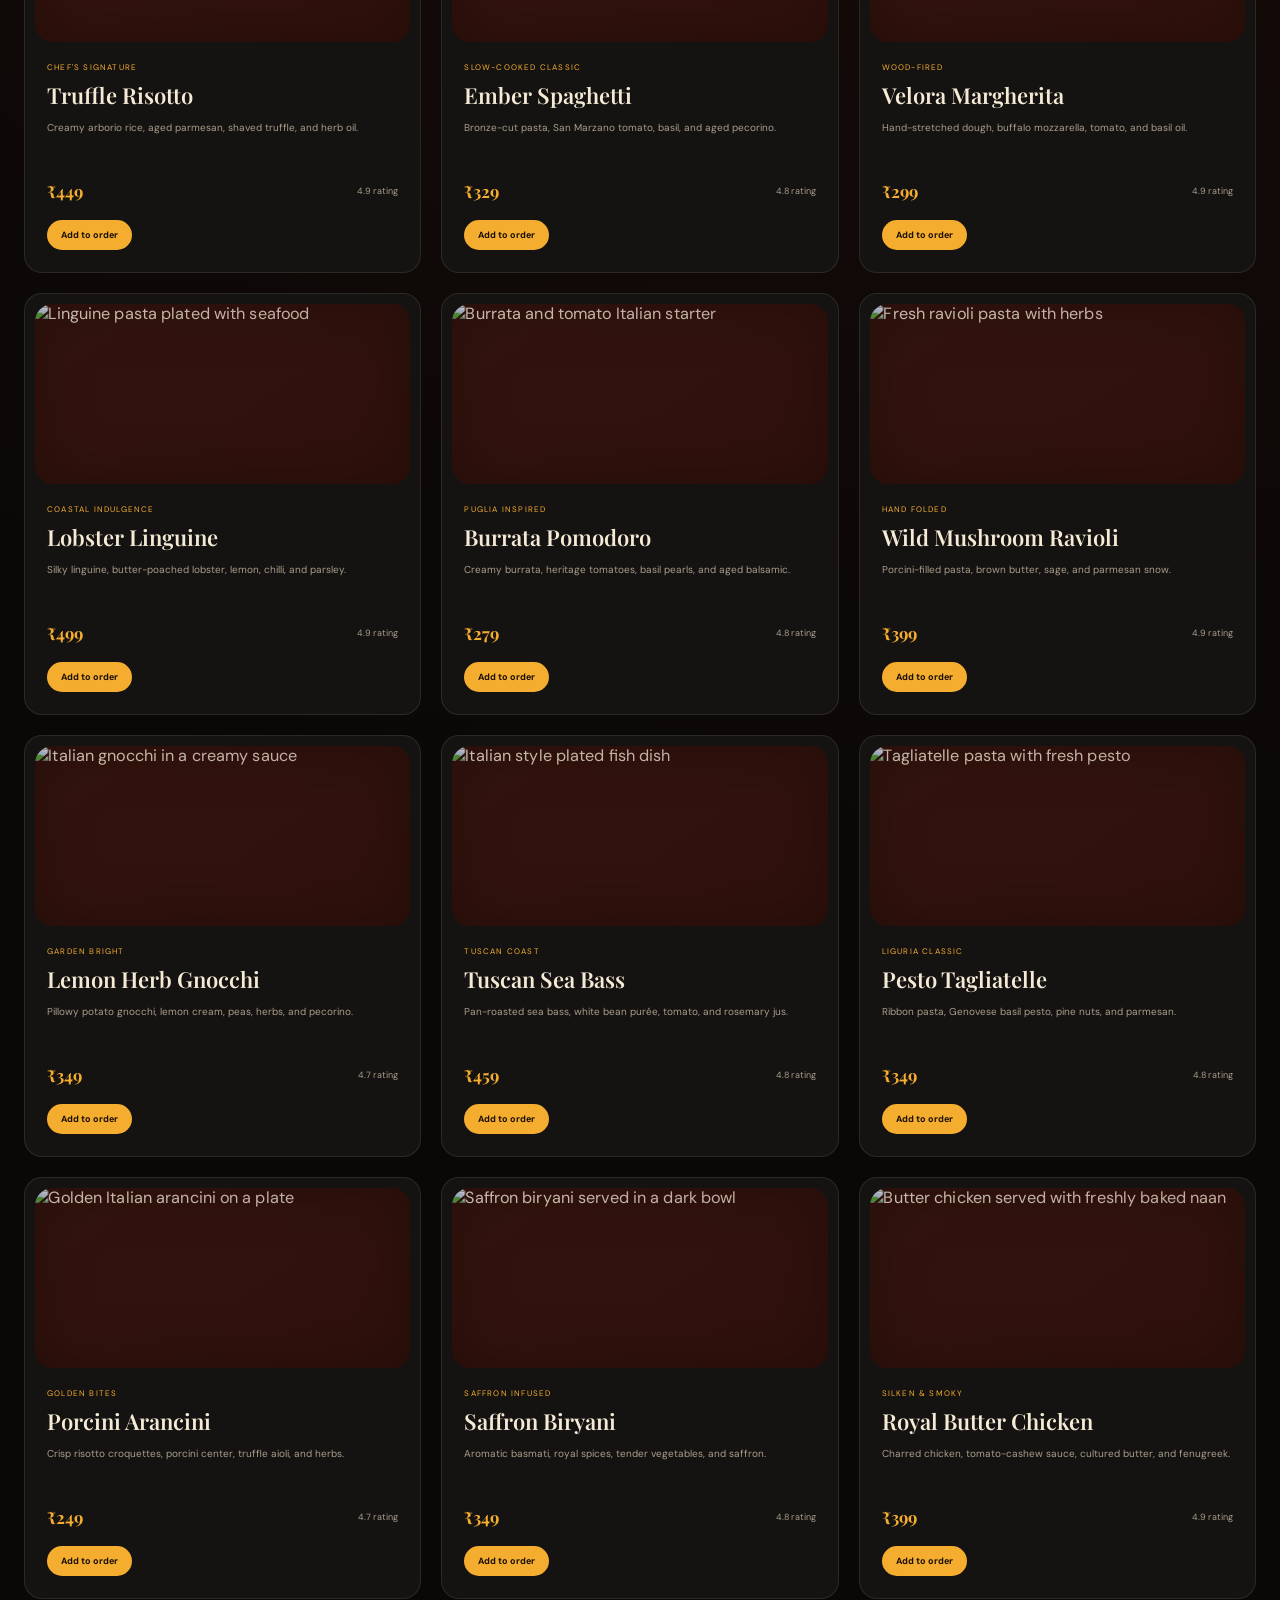
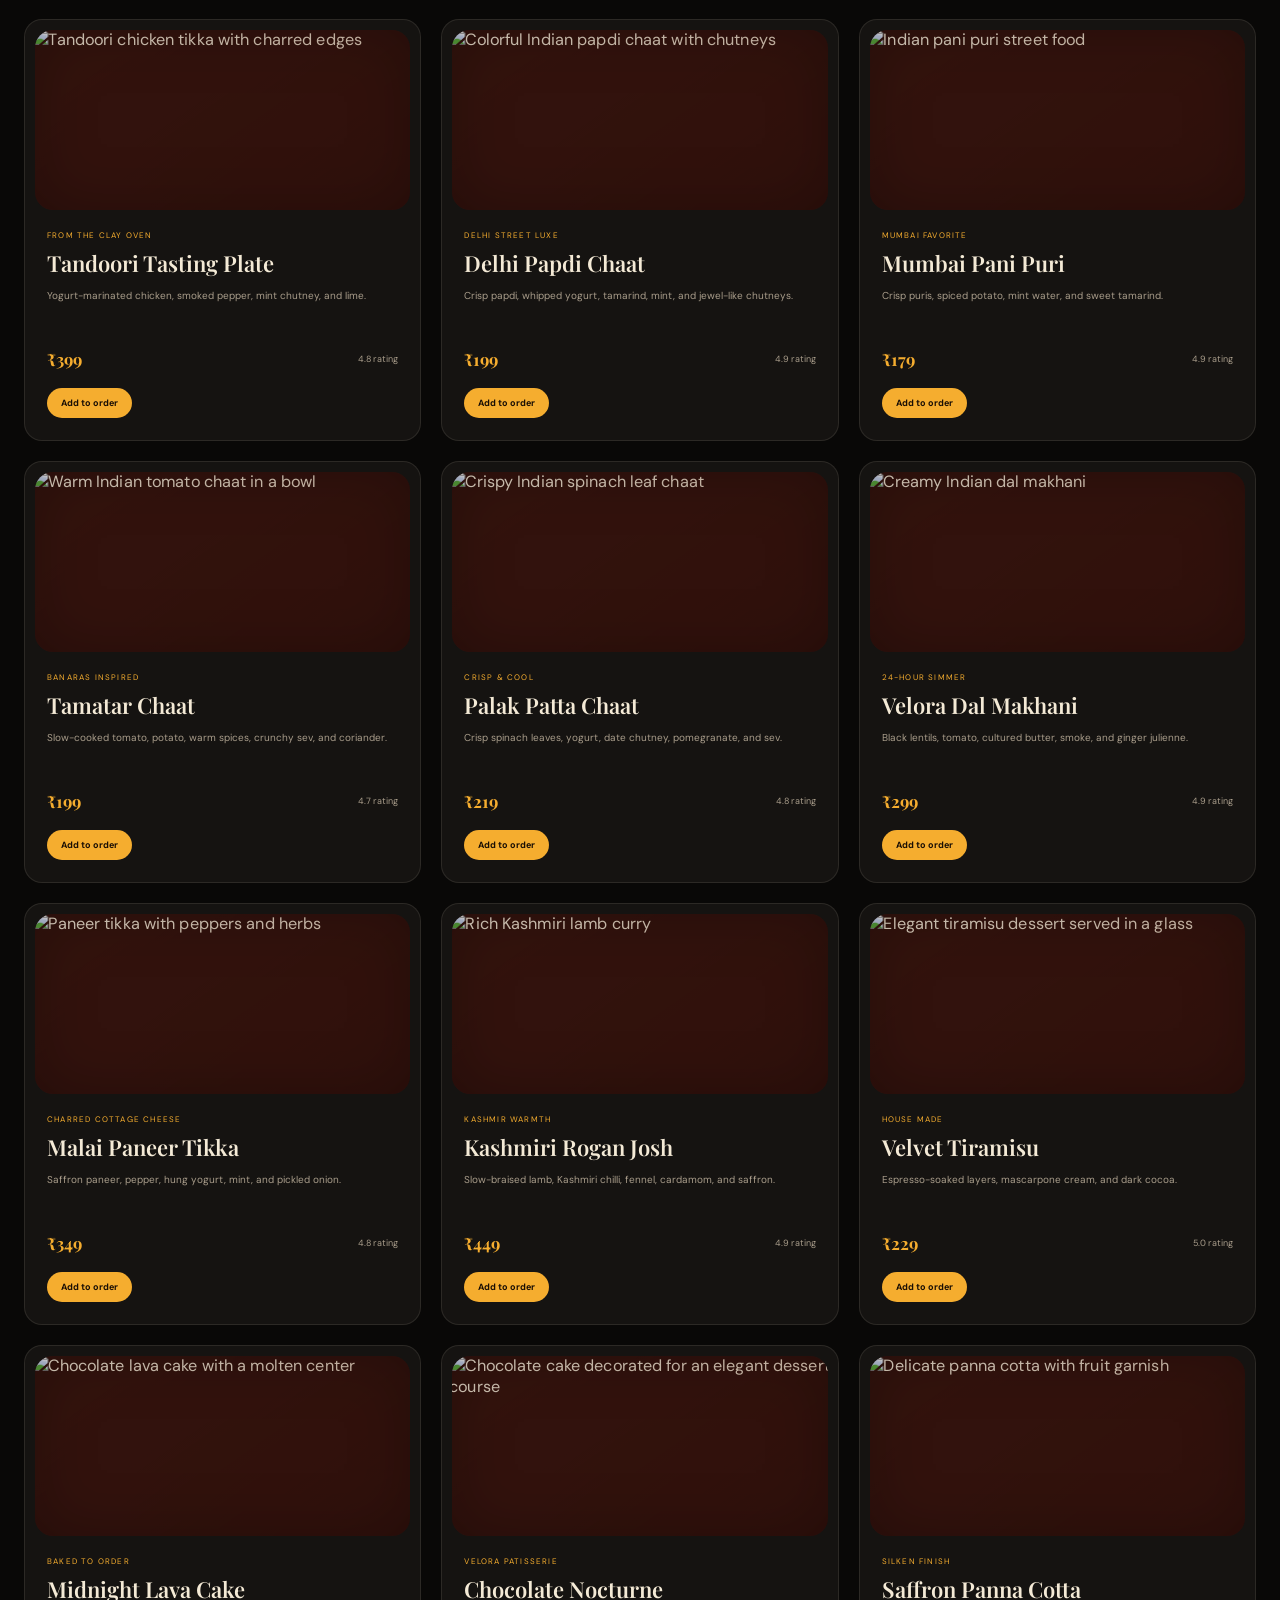
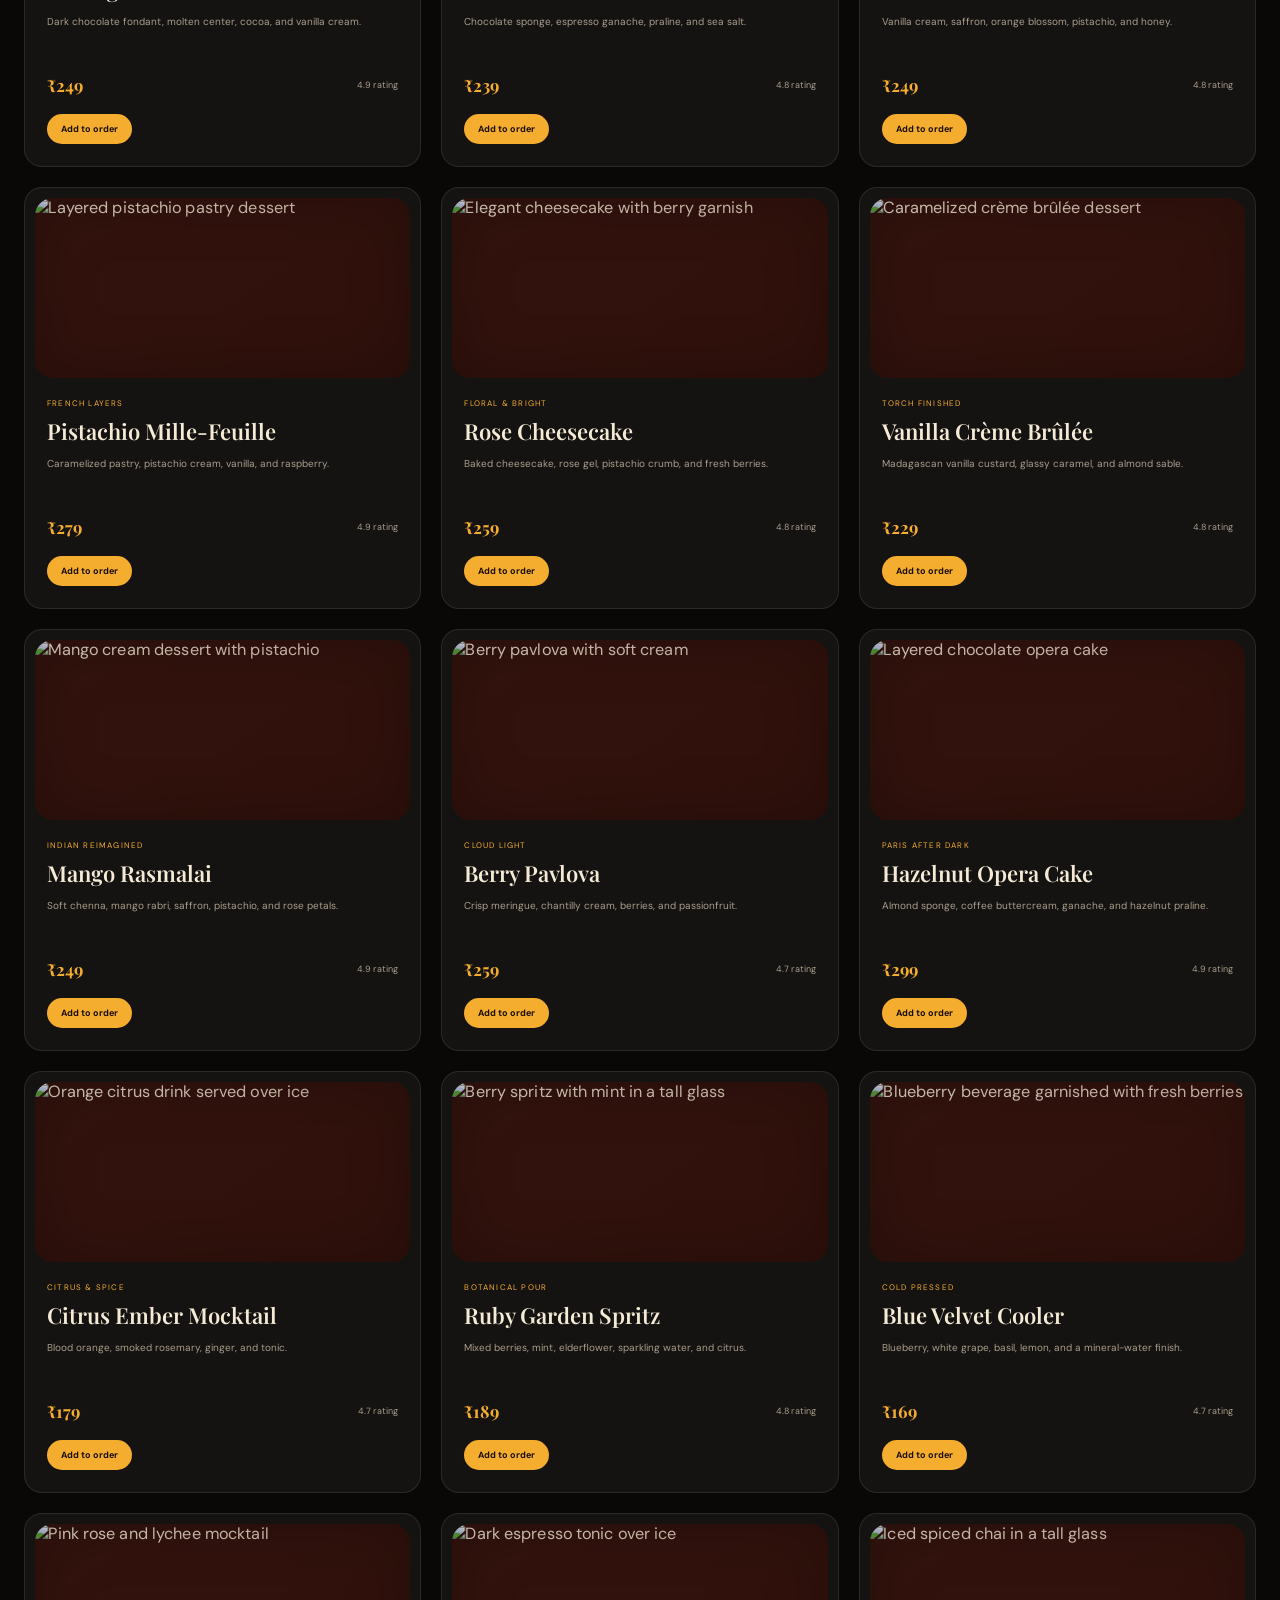
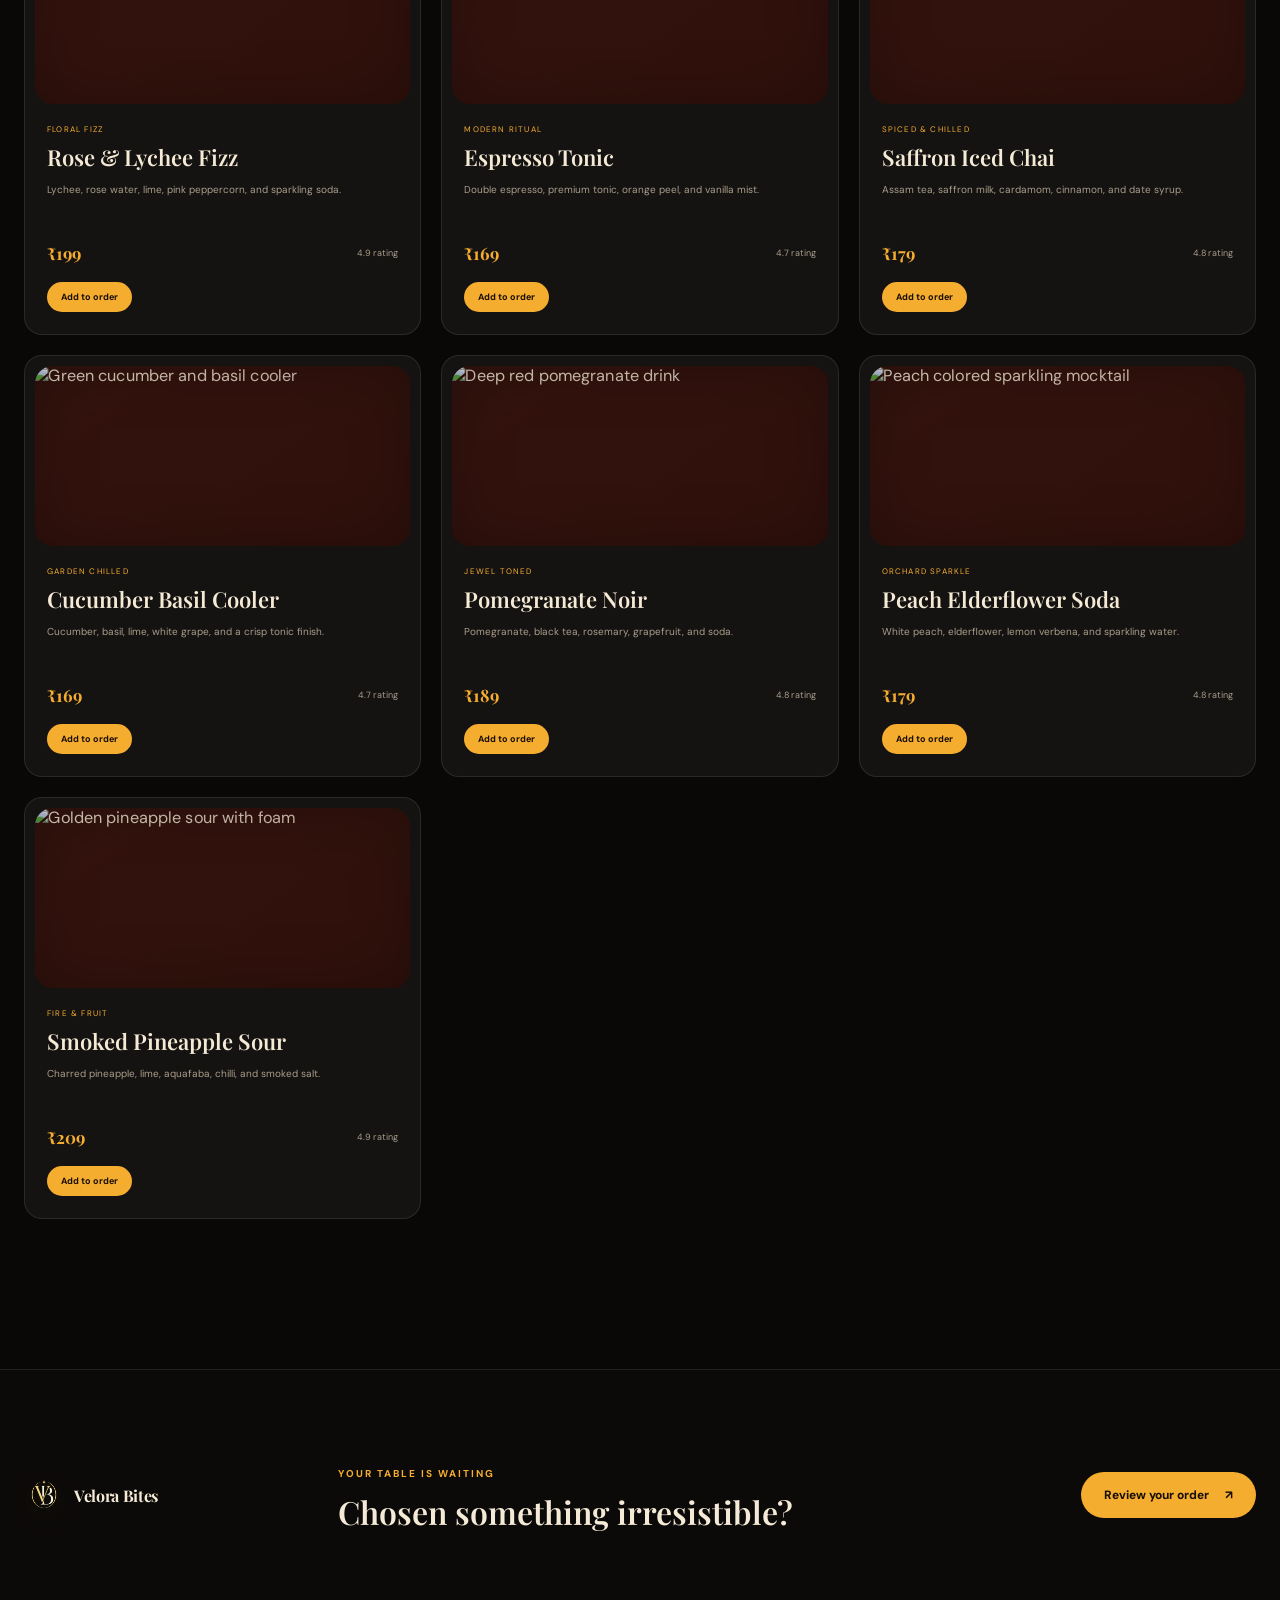
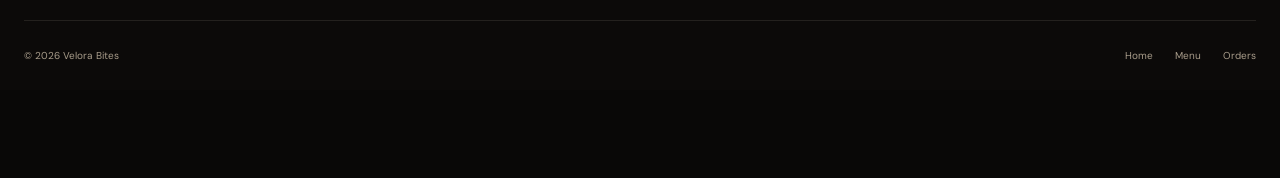
==== commit 7177fc23: "Add persistent cart bar and affordable INR pricing" ====
--- a/menu.html
+++ b/menu.html
@@ -44,6 +44,7 @@
   </main>
 
   <footer class="site-footer compact-menu-footer"><div class="footer-top section-shell"><a class="brand" href="index.html"><img class="brand-logo" src="assets/velora-logo.png" alt="" width="42" height="42"><span>Velora Bites</span></a><div class="footer-copy"><p class="kicker">Your table is waiting</p><h2>Chosen something irresistible?</h2></div><a class="button button-primary" href="orders.html">Review your order <span>↗</span></a></div><div class="footer-bottom section-shell"><p>© <span id="year"></span> Velora Bites</p><nav><a href="index.html">Home</a><a href="menu.html">Menu</a><a href="orders.html">Orders</a></nav></div></footer>
+  <aside class="cart-dock" aria-label="Current order summary"><div class="dock-copy"><span id="dock-count">0 items added</span><strong id="dock-total">₹0</strong></div><a class="dock-arrow" href="orders.html" aria-label="Open your order">→</a></aside>
   <div class="toast" id="toast" role="status" aria-live="polite"></div>
 </body>
 </html>
--- a/styles.css
+++ b/styles.css
@@ -15,7 +15,7 @@
 
 * { box-sizing: border-box; }
 html { scroll-behavior: smooth; }
-body { margin: 0; color: var(--cream); background: var(--ink); font-family: var(--sans); overflow-x: hidden; }
+body { margin: 0; padding-bottom: 88px; color: var(--cream); background: var(--ink); font-family: var(--sans); overflow-x: hidden; }
 body.menu-open { overflow: hidden; }
 a { color: inherit; text-decoration: none; }
 button, input, select { font: inherit; }
@@ -219,7 +219,14 @@
 .newsletter button { border: 0; border-radius: 999px; padding: 11px 19px; color: #1a1006; background: var(--gold); font-weight: 700; cursor: pointer; }
 .footer-bottom { min-height: 70px; display: flex; align-items: center; justify-content: space-between; border-top: 1px solid var(--line); color: var(--muted); font-size: 10px; }
 .footer-bottom nav { display: flex; gap: 22px; }
-.toast { position: fixed; left: 50%; bottom: 28px; z-index: 120; padding: 13px 20px; border: 1px solid rgba(245,173,47,.35); border-radius: 999px; color: var(--cream); background: rgba(21,19,17,.95); font-size: 11px; opacity: 0; transform: translate(-50%, 20px); pointer-events: none; transition: opacity .25s ease, transform .25s ease; backdrop-filter: blur(12px); }
+.cart-dock { width: min(calc(100% - 40px), 470px); min-height: 68px; padding: 8px 9px 8px 20px; position: fixed; left: 50%; bottom: 18px; z-index: 110; display: flex; align-items: center; justify-content: space-between; border: 1px solid rgba(245,173,47,.28); border-radius: 999px; background: rgba(18,15,13,.92); box-shadow: 0 18px 55px rgba(0,0,0,.45), inset 0 1px rgba(255,255,255,.04); transform: translateX(-50%); backdrop-filter: blur(18px); }
+.dock-copy { display: flex; flex-direction: column; gap: 3px; }
+.dock-copy span { color: var(--muted); font-size: 9px; letter-spacing: .04em; }
+.dock-copy strong { color: var(--cream); font: 600 18px var(--serif); }
+.dock-arrow { width: 50px; height: 50px; display: grid; place-items: center; flex: 0 0 auto; border-radius: 50%; color: #1b0f05; background: linear-gradient(145deg, #ffd36d, var(--gold)); font-size: 23px; font-weight: 700; transition: transform .25s ease, box-shadow .25s ease; }
+.dock-arrow:hover { transform: translateX(3px); box-shadow: 0 8px 24px rgba(245,173,47,.24); }
+.orders-page .dock-arrow:hover { transform: translateY(-3px); }
+.toast { position: fixed; left: 50%; bottom: 102px; z-index: 120; padding: 13px 20px; border: 1px solid rgba(245,173,47,.35); border-radius: 999px; color: var(--cream); background: rgba(21,19,17,.95); font-size: 11px; opacity: 0; transform: translate(-50%, 20px); pointer-events: none; transition: opacity .25s ease, transform .25s ease; backdrop-filter: blur(12px); }
 .toast.show { opacity: 1; transform: translate(-50%, 0); }
 .sr-only { position: absolute; width: 1px; height: 1px; padding: 0; margin: -1px; overflow: hidden; clip: rect(0,0,0,0); white-space: nowrap; border: 0; }
 [data-reveal] { opacity: 0; transform: translateY(25px); transition: opacity .8s cubic-bezier(.2,.7,.2,1), transform .8s cubic-bezier(.2,.7,.2,1); }
@@ -291,6 +298,9 @@
   .service-promises article { min-height: 160px; border-right: 0; border-bottom: 1px solid var(--line); }
   .service-promises article:last-child { border-bottom: 0; }
   .compact-menu-footer .footer-top > .button { justify-self: start; }
+  .cart-dock { width: calc(100% - 24px); bottom: 12px; min-height: 64px; padding-left: 18px; }
+  .dock-arrow { width: 46px; height: 46px; }
+  .toast { width: max-content; max-width: calc(100% - 32px); bottom: 88px; text-align: center; }
   .weekend-offer { min-height: 360px; margin-block: 20px 70px; padding: 46px 26px; flex-direction: column; align-items: flex-start; justify-content: center; gap: 24px; }
   .weekend-offer h2 { font-size: 38px; }
   .offer-orb { right: -150px; top: -70px; }
